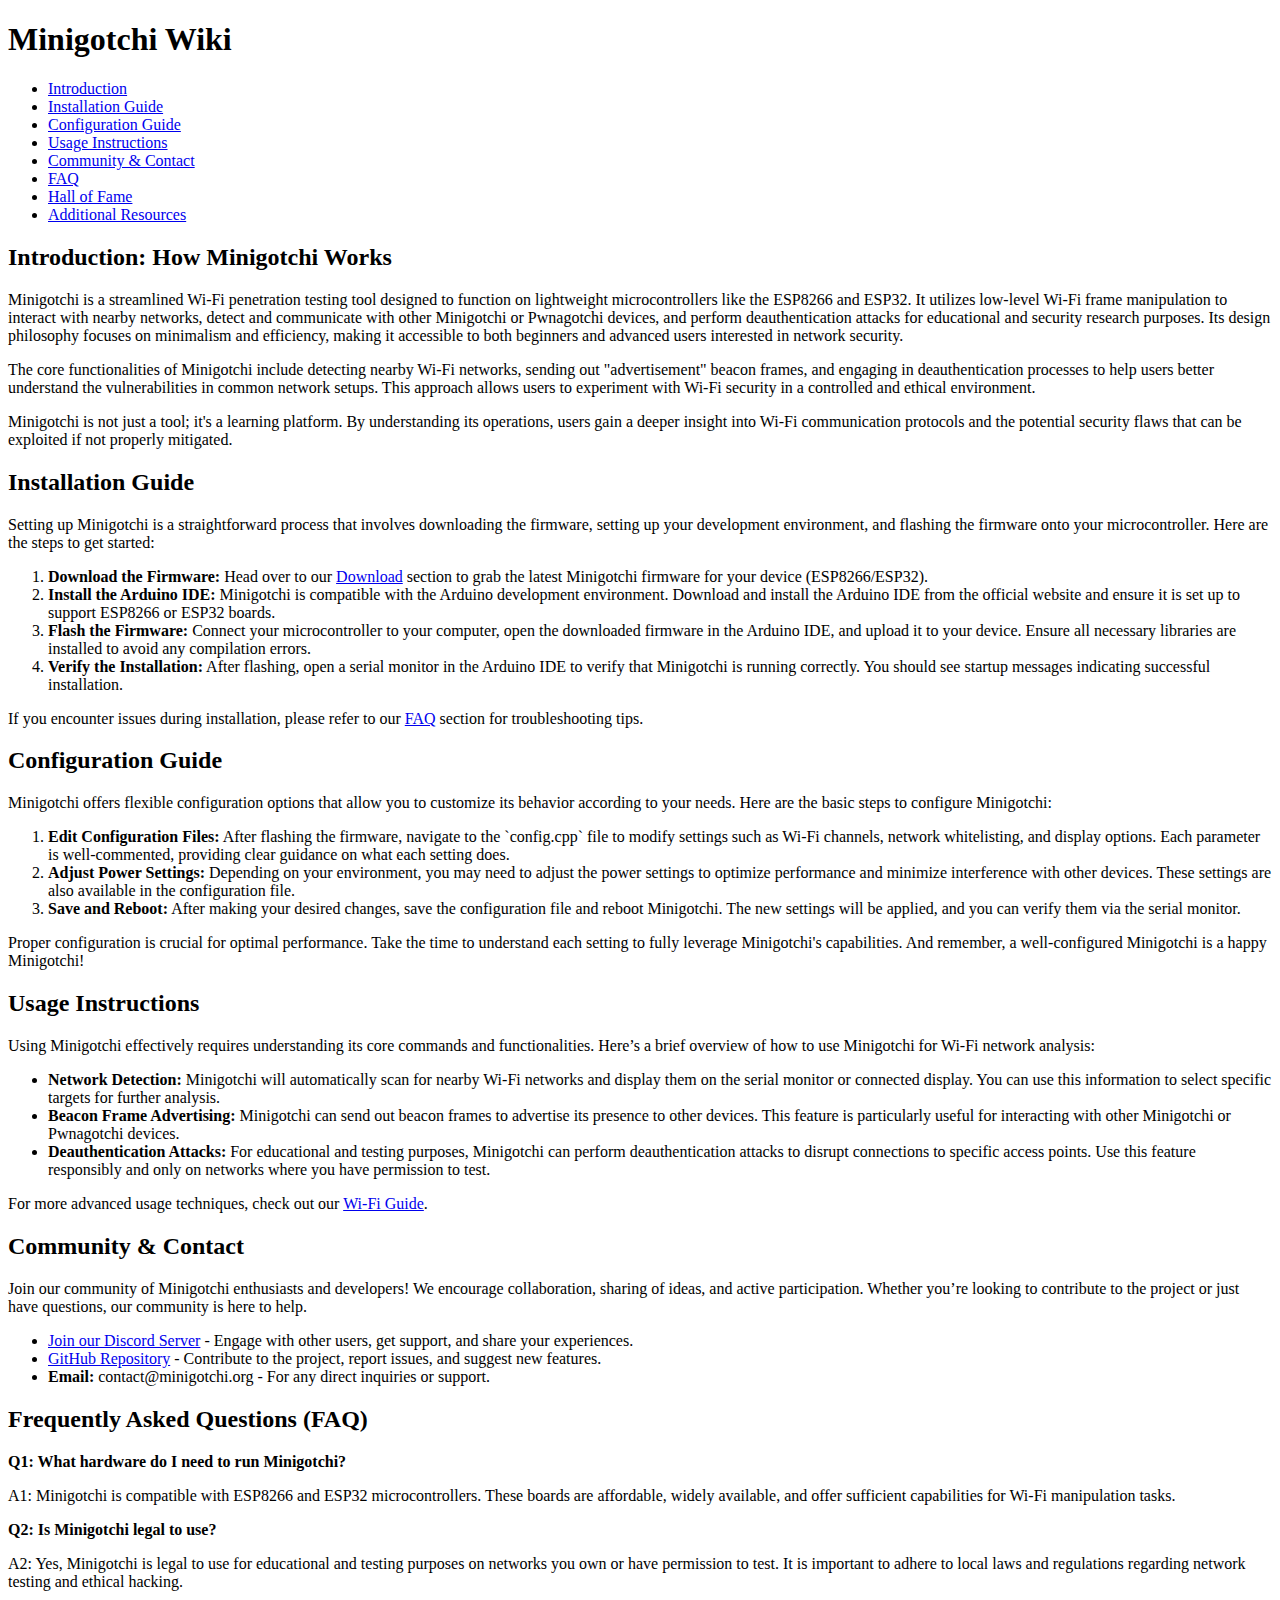
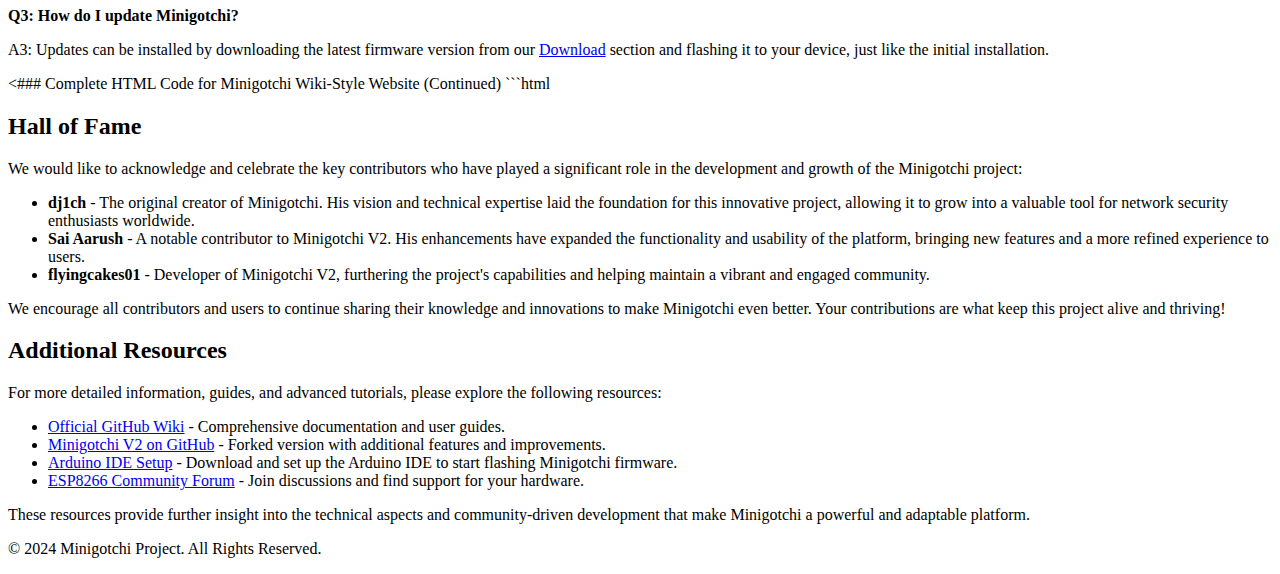
==== index.html @ 0446bca9 "Add files via upload" ====
<!DOCTYPE html>
<html lang="en">
<head>
    <meta charset="UTF-8">
    <meta name="viewport" content="width=device-width, initial-scale=1.0">
    <title>Minigotchi Wiki - Your Ultimate Wi-Fi Companion and Guide</title>
    <link rel="stylesheet" href="css/styles.css">
    <!-- Including Google Fonts -->
    <link href="https://fonts.googleapis.com/css2?family=Roboto:wght@400;500;700&display=swap" rel="stylesheet">
</head>
<body>
    <!-- Header Section -->
    <header>
        <div class="navbar">
            <div class="container">
                <h1>Minigotchi Wiki</h1>
                <nav>
                    <ul>
                        <li><a href="#introduction">Introduction</a></li>
                        <li><a href="#installation">Installation Guide</a></li>
                        <li><a href="#configuration">Configuration Guide</a></li>
                        <li><a href="#usage">Usage Instructions</a></li>
                        <li><a href="#community">Community & Contact</a></li>
                        <li><a href="#faq">FAQ</a></li>
                        <li><a href="#hall-of-fame">Hall of Fame</a></li>
                        <li><a href="#resources">Additional Resources</a></li>
                    </ul>
                </nav>
            </div>
        </div>
    </header>

    <!-- Introduction Section -->
    <section id="introduction" class="section">
        <div class="container">
            <h2>Introduction: How Minigotchi Works</h2>
            <p>Minigotchi is a streamlined Wi-Fi penetration testing tool designed to function on lightweight microcontrollers like the ESP8266 and ESP32. It utilizes low-level Wi-Fi frame manipulation to interact with nearby networks, detect and communicate with other Minigotchi or Pwnagotchi devices, and perform deauthentication attacks for educational and security research purposes. Its design philosophy focuses on minimalism and efficiency, making it accessible to both beginners and advanced users interested in network security.</p>
            <p>The core functionalities of Minigotchi include detecting nearby Wi-Fi networks, sending out "advertisement" beacon frames, and engaging in deauthentication processes to help users better understand the vulnerabilities in common network setups. This approach allows users to experiment with Wi-Fi security in a controlled and ethical environment.</p>
            <p>Minigotchi is not just a tool; it's a learning platform. By understanding its operations, users gain a deeper insight into Wi-Fi communication protocols and the potential security flaws that can be exploited if not properly mitigated.</p>
        </div>
    </section>

    <!-- Installation Guide Section -->
    <section id="installation" class="section">
        <div class="container">
            <h2>Installation Guide</h2>
            <p>Setting up Minigotchi is a straightforward process that involves downloading the firmware, setting up your development environment, and flashing the firmware onto your microcontroller. Here are the steps to get started:</p>
            <ol>
                <li><strong>Download the Firmware:</strong> Head over to our <a href="#download">Download</a> section to grab the latest Minigotchi firmware for your device (ESP8266/ESP32).</li>
                <li><strong>Install the Arduino IDE:</strong> Minigotchi is compatible with the Arduino development environment. Download and install the Arduino IDE from the official website and ensure it is set up to support ESP8266 or ESP32 boards.</li>
                <li><strong>Flash the Firmware:</strong> Connect your microcontroller to your computer, open the downloaded firmware in the Arduino IDE, and upload it to your device. Ensure all necessary libraries are installed to avoid any compilation errors.</li>
                <li><strong>Verify the Installation:</strong> After flashing, open a serial monitor in the Arduino IDE to verify that Minigotchi is running correctly. You should see startup messages indicating successful installation.</li>
            </ol>
            <p>If you encounter issues during installation, please refer to our <a href="#faq">FAQ</a> section for troubleshooting tips.</p>
        </div>
    </section>

    <!-- Configuration Guide Section -->
    <section id="configuration" class="section">
        <div class="container">
            <h2>Configuration Guide</h2>
            <p>Minigotchi offers flexible configuration options that allow you to customize its behavior according to your needs. Here are the basic steps to configure Minigotchi:</p>
            <ol>
                <li><strong>Edit Configuration Files:</strong> After flashing the firmware, navigate to the `config.cpp` file to modify settings such as Wi-Fi channels, network whitelisting, and display options. Each parameter is well-commented, providing clear guidance on what each setting does.</li>
                <li><strong>Adjust Power Settings:</strong> Depending on your environment, you may need to adjust the power settings to optimize performance and minimize interference with other devices. These settings are also available in the configuration file.</li>
                <li><strong>Save and Reboot:</strong> After making your desired changes, save the configuration file and reboot Minigotchi. The new settings will be applied, and you can verify them via the serial monitor.</li>
            </ol>
            <p>Proper configuration is crucial for optimal performance. Take the time to understand each setting to fully leverage Minigotchi's capabilities. And remember, a well-configured Minigotchi is a happy Minigotchi!</p>
        </div>
    </section>

    <!-- Usage Instructions Section -->
    <section id="usage" class="section">
        <div class="container">
            <h2>Usage Instructions</h2>
            <p>Using Minigotchi effectively requires understanding its core commands and functionalities. Here’s a brief overview of how to use Minigotchi for Wi-Fi network analysis:</p>
            <ul>
                <li><strong>Network Detection:</strong> Minigotchi will automatically scan for nearby Wi-Fi networks and display them on the serial monitor or connected display. You can use this information to select specific targets for further analysis.</li>
                <li><strong>Beacon Frame Advertising:</strong> Minigotchi can send out beacon frames to advertise its presence to other devices. This feature is particularly useful for interacting with other Minigotchi or Pwnagotchi devices.</li>
                <li><strong>Deauthentication Attacks:</strong> For educational and testing purposes, Minigotchi can perform deauthentication attacks to disrupt connections to specific access points. Use this feature responsibly and only on networks where you have permission to test.</li>
            </ul>
            <p>For more advanced usage techniques, check out our <a href="#wifi-guide">Wi-Fi Guide</a>.</p>
        </div>
    </section>

    <!-- Community & Contact Section -->
    <section id="community" class="section">
        <div class="container">
            <h2>Community & Contact</h2>
            <p>Join our community of Minigotchi enthusiasts and developers! We encourage collaboration, sharing of ideas, and active participation. Whether you’re looking to contribute to the project or just have questions, our community is here to help.</p>
            <ul>
                <li><a href="https://discord.gg/example" target="_blank">Join our Discord Server</a> - Engage with other users, get support, and share your experiences.</li>
                <li><a href="https://github.com/dj1ch/minigotchi" target="_blank">GitHub Repository</a> - Contribute to the project, report issues, and suggest new features.</li>
                <li><strong>Email:</strong> contact@minigotchi.org - For any direct inquiries or support.</li>
            </ul>
        </div>
    </section>

    <!-- FAQ Section -->
    <section id="faq" class="section">
        <div class="container">
            <h2>Frequently Asked Questions (FAQ)</h2>
            <p><strong>Q1: What hardware do I need to run Minigotchi?</strong></p>
            <p>A1: Minigotchi is compatible with ESP8266 and ESP32 microcontrollers. These boards are affordable, widely available, and offer sufficient capabilities for Wi-Fi manipulation tasks.</p>
            <p><strong>Q2: Is Minigotchi legal to use?</strong></p>
            <p>A2: Yes, Minigotchi is legal to use for educational and testing purposes on networks you own or have permission to test. It is important to adhere to local laws and regulations regarding network testing and ethical hacking.</p>
            <p><strong>Q3: How do I update Minigotchi?</strong></p>
            <p>A3: Updates can be installed by downloading the latest firmware version from our <a href="#download">Download</a> section and flashing it to your device, just like the initial installation.</p>
        </div>
    </section>

    <!-- Hall of Fame Section -->
    <section id="hall-of-fame" class="section">
        <### Complete HTML Code for Minigotchi Wiki-Style Website (Continued)

```html
<!-- Hall of Fame Section -->
<section id="hall-of-fame" class="section">
    <div class="container">
        <h2>Hall of Fame</h2>
        <p>We would like to acknowledge and celebrate the key contributors who have played a significant role in the development and growth of the Minigotchi project:</p>
        <ul>
            <li><strong>dj1ch</strong> - The original creator of Minigotchi. His vision and technical expertise laid the foundation for this innovative project, allowing it to grow into a valuable tool for network security enthusiasts worldwide.</li>
            <li><strong>Sai Aarush</strong> - A notable contributor to Minigotchi V2. His enhancements have expanded the functionality and usability of the platform, bringing new features and a more refined experience to users.</li>
            <li><strong>flyingcakes01</strong> - Developer of Minigotchi V2, furthering the project's capabilities and helping maintain a vibrant and engaged community.</li>
        </ul>
        <p>We encourage all contributors and users to continue sharing their knowledge and innovations to make Minigotchi even better. Your contributions are what keep this project alive and thriving!</p>
    </div>
</section>

<!-- Additional Resources Section -->
<section id="resources" class="section">
    <div class="container">
        <h2>Additional Resources</h2>
        <p>For more detailed information, guides, and advanced tutorials, please explore the following resources:</p>
        <ul>
            <li><a href="https://github.com/dj1ch/minigotchi/wiki" target="_blank">Official GitHub Wiki</a> - Comprehensive documentation and user guides.</li>
            <li><a href="https://github.com/flyingcakes01/minigotchi-V2" target="_blank">Minigotchi V2 on GitHub</a> - Forked version with additional features and improvements.</li>
            <li><a href="https://arduino.cc" target="_blank">Arduino IDE Setup</a> - Download and set up the Arduino IDE to start flashing Minigotchi firmware.</li>
            <li><a href="https://esp8266.com" target="_blank">ESP8266 Community Forum</a> - Join discussions and find support for your hardware.</li>
        </ul>
        <p>These resources provide further insight into the technical aspects and community-driven development that make Minigotchi a powerful and adaptable platform.</p>
    </div>
</section>

<!-- Footer Section -->
<footer>
    <div class="container">
        <p>&copy; 2024 Minigotchi Project. All Rights Reserved.</p>
    </div>
</footer>
</body>
</html>
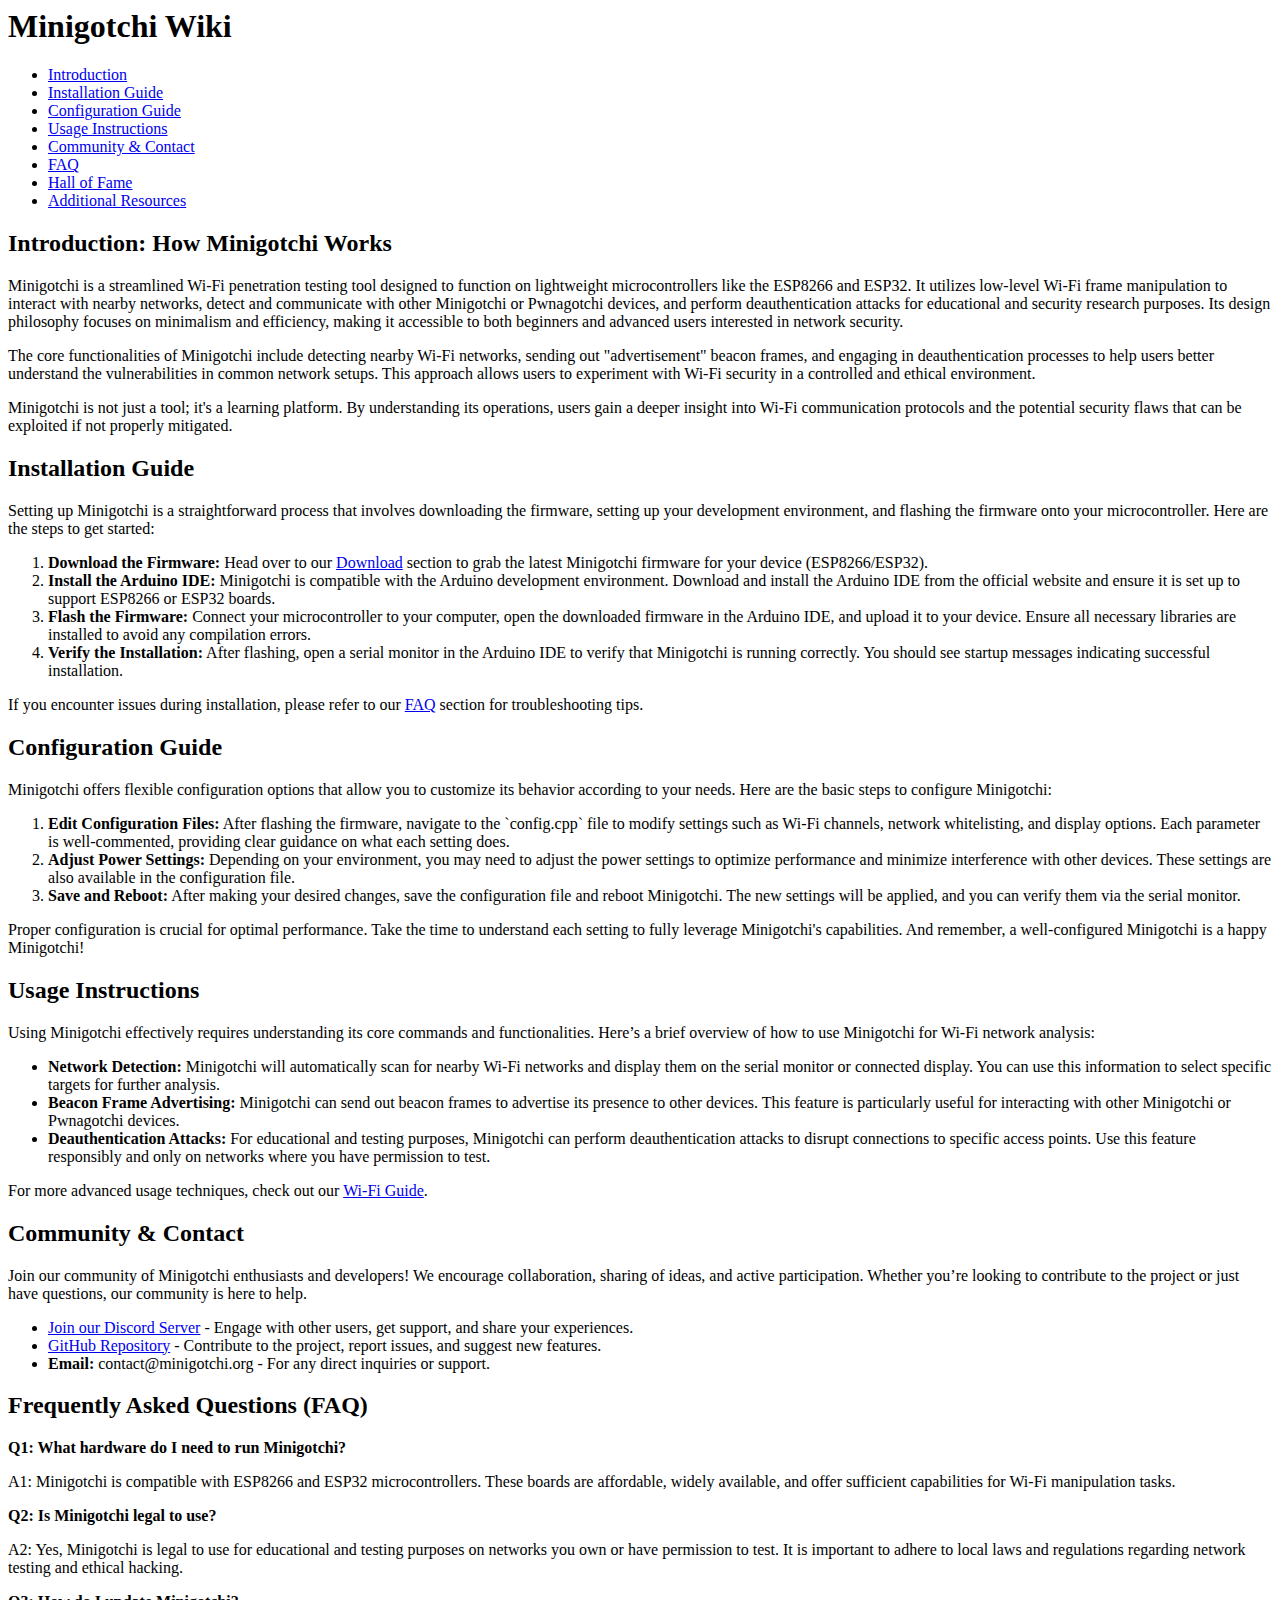
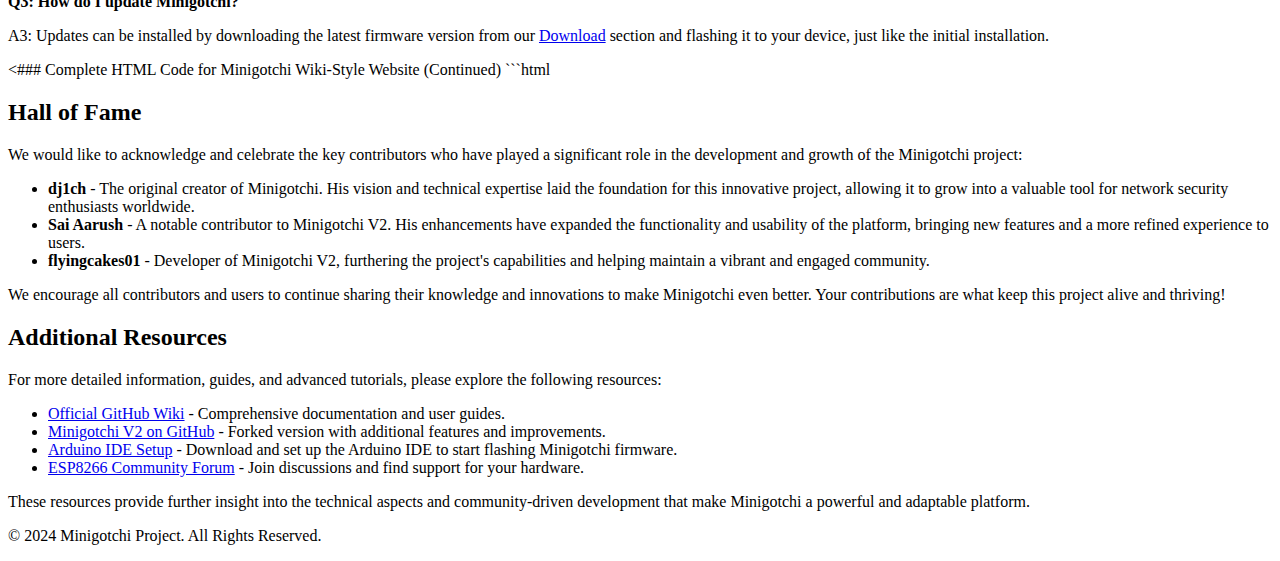
==== commit 97759260: "Update index.html" ====
--- a/index.html
+++ b/index.html
@@ -1,5 +1,3 @@
-<!DOCTYPE html>
-<html lang="en">
 <head>
     <meta charset="UTF-8">
     <meta name="viewport" content="width=device-width, initial-scale=1.0">
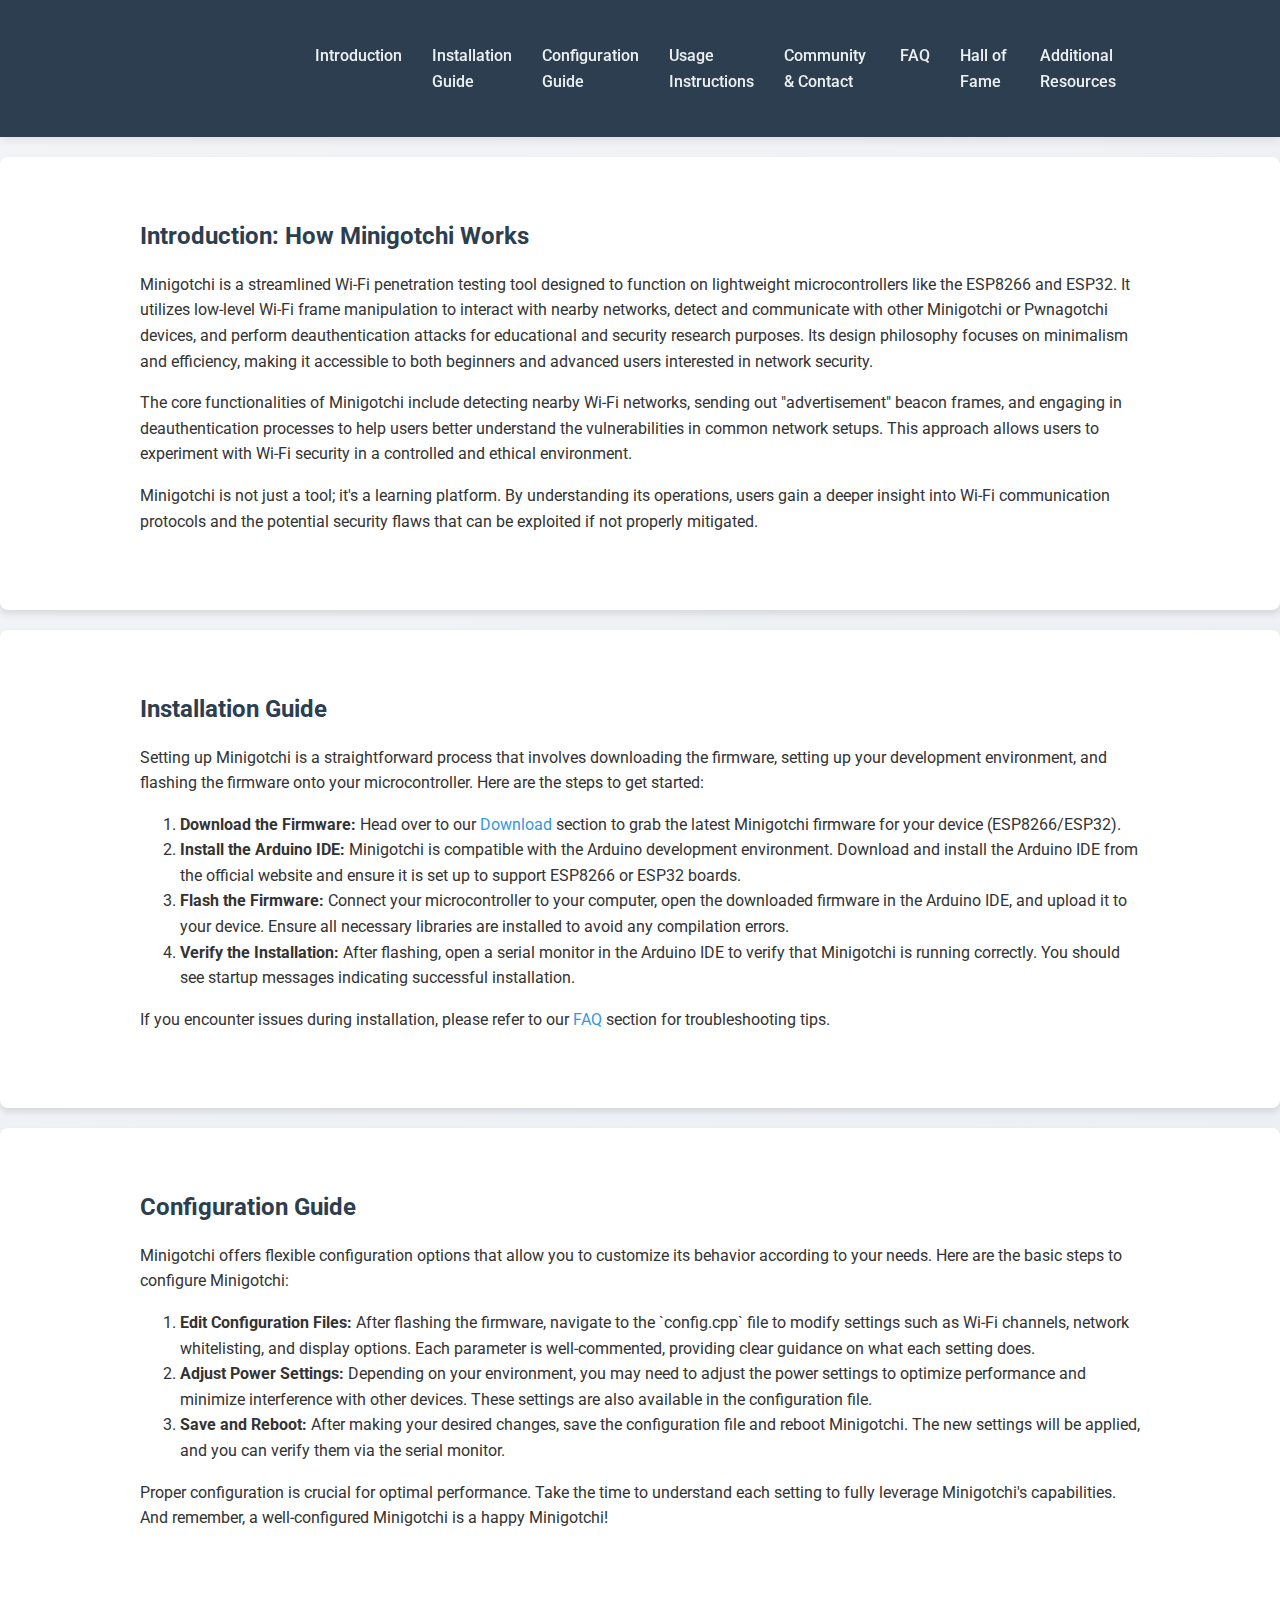
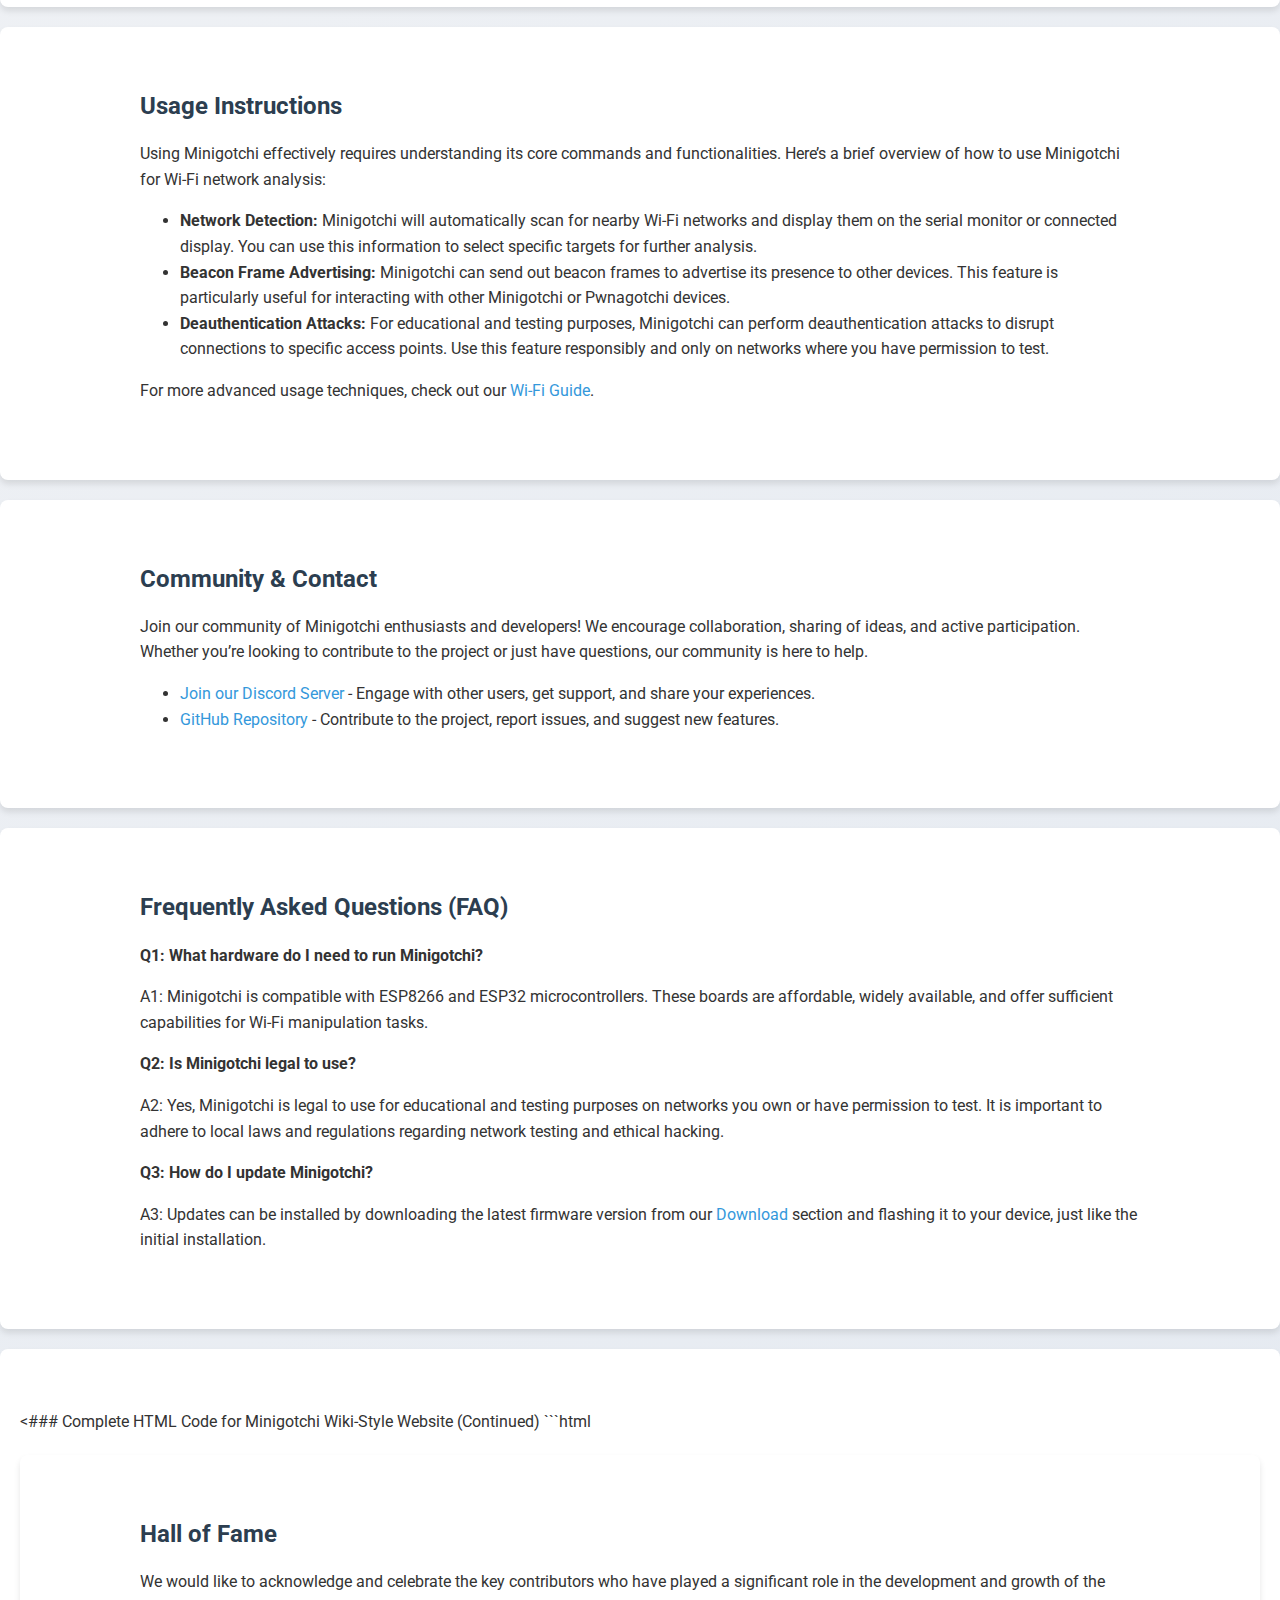
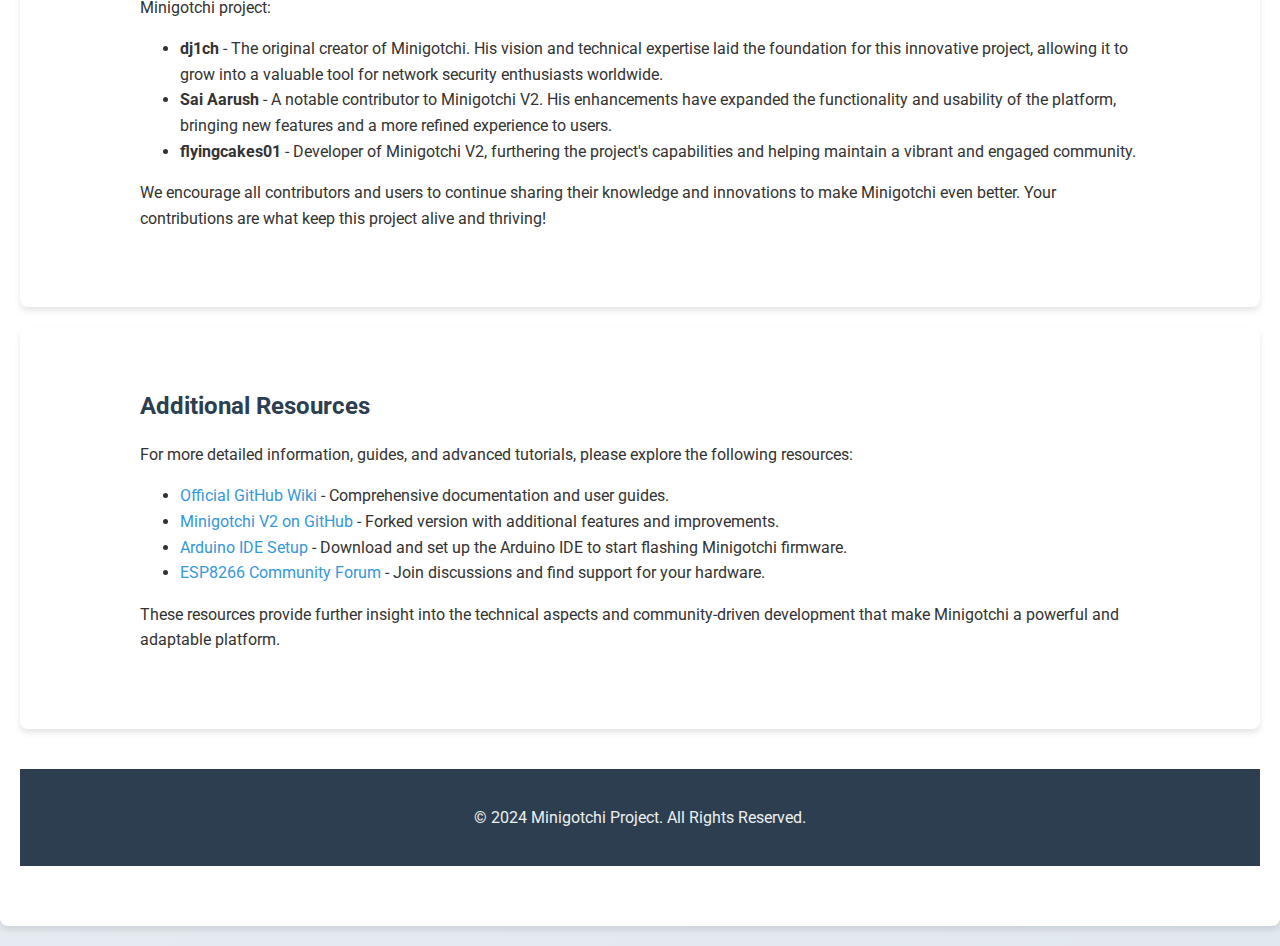
==== commit bb5b46fa: "Update index.html" ====
--- a/index.html
+++ b/index.html
@@ -87,9 +87,8 @@
             <h2>Community & Contact</h2>
             <p>Join our community of Minigotchi enthusiasts and developers! We encourage collaboration, sharing of ideas, and active participation. Whether you’re looking to contribute to the project or just have questions, our community is here to help.</p>
             <ul>
-                <li><a href="https://discord.gg/example" target="_blank">Join our Discord Server</a> - Engage with other users, get support, and share your experiences.</li>
+                <li><a href="notuptodaysorry.html" target="_blank">Join our Discord Server</a> - Engage with other users, get support, and share your experiences.</li>
                 <li><a href="https://github.com/dj1ch/minigotchi" target="_blank">GitHub Repository</a> - Contribute to the project, report issues, and suggest new features.</li>
-                <li><strong>Email:</strong> contact@minigotchi.org - For any direct inquiries or support.</li>
             </ul>
         </div>
     </section>
--- a/css/styles.css
+++ b/css/styles.css
@@ -0,0 +1,119 @@
+/* Improved Styles for Minigotchi Wiki */
+
+/* General Reset and Styling */
+body {
+    font-family: 'Roboto', sans-serif;
+    margin: 0;
+    padding: 0;
+    background: linear-gradient(135deg, #f3f4f6, #e2e8f0);
+    color: #333;
+    line-height: 1.6;
+}
+
+h1, h2, h3, h4, h5, h6 {
+    margin: 0 0 15px;
+    color: #2c3e50;
+}
+
+/* Navbar */
+.navbar {
+    background: #2c3e50;
+    padding: 10px 0;
+    position: sticky;
+    top: 0;
+    width: 100%;
+    z-index: 1000;
+    box-shadow: 0 2px 10px rgba(0, 0, 0, 0.1);
+}
+
+.navbar .container {
+    display: flex;
+    justify-content: space-between;
+    align-items: center;
+}
+
+.navbar ul {
+    list-style: none;
+    margin: 0;
+    padding: 0;
+    display: flex;
+}
+
+.navbar ul li {
+    margin: 0 15px;
+}
+
+.navbar ul li a {
+    color: #ecf0f1;
+    text-decoration: none;
+    font-weight: 500;
+    transition: color 0.3s ease;
+}
+
+.navbar ul li a:hover {
+    color: #1abc9c;
+}
+
+/* Section Styling */
+.section {
+    padding: 60px 20px;
+    margin: 20px auto;
+    background: #fff;
+    border-radius: 8px;
+    box-shadow: 0 4px 6px rgba(0, 0, 0, 0.1);
+}
+
+.container {
+    max-width: 1000px;
+    margin: 0 auto;
+    padding: 0 20px;
+}
+
+/* Buttons and Links */
+a {
+    color: #3498db;
+    text-decoration: none;
+    transition: color 0.3s ease;
+}
+
+a:hover {
+    color: #1abc9c;
+}
+
+button {
+    background-color: #3498db;
+    border: none;
+    color: #fff;
+    padding: 10px 20px;
+    border-radius: 4px;
+    cursor: pointer;
+    transition: background-color 0.3s ease;
+}
+
+button:hover {
+    background-color: #1abc9c;
+}
+
+/* Footer */
+footer {
+    background: #2c3e50;
+    color: #ecf0f1;
+    text-align: center;
+    padding: 20px 0;
+    margin-top: 40px;
+}
+
+/* Responsive Design */
+@media (max-width: 768px) {
+    .navbar ul {
+        flex-direction: column;
+    }
+
+    .navbar ul li {
+        margin: 10px 0;
+    }
+
+    .container {
+        padding: 0 10px;
+    }
+}
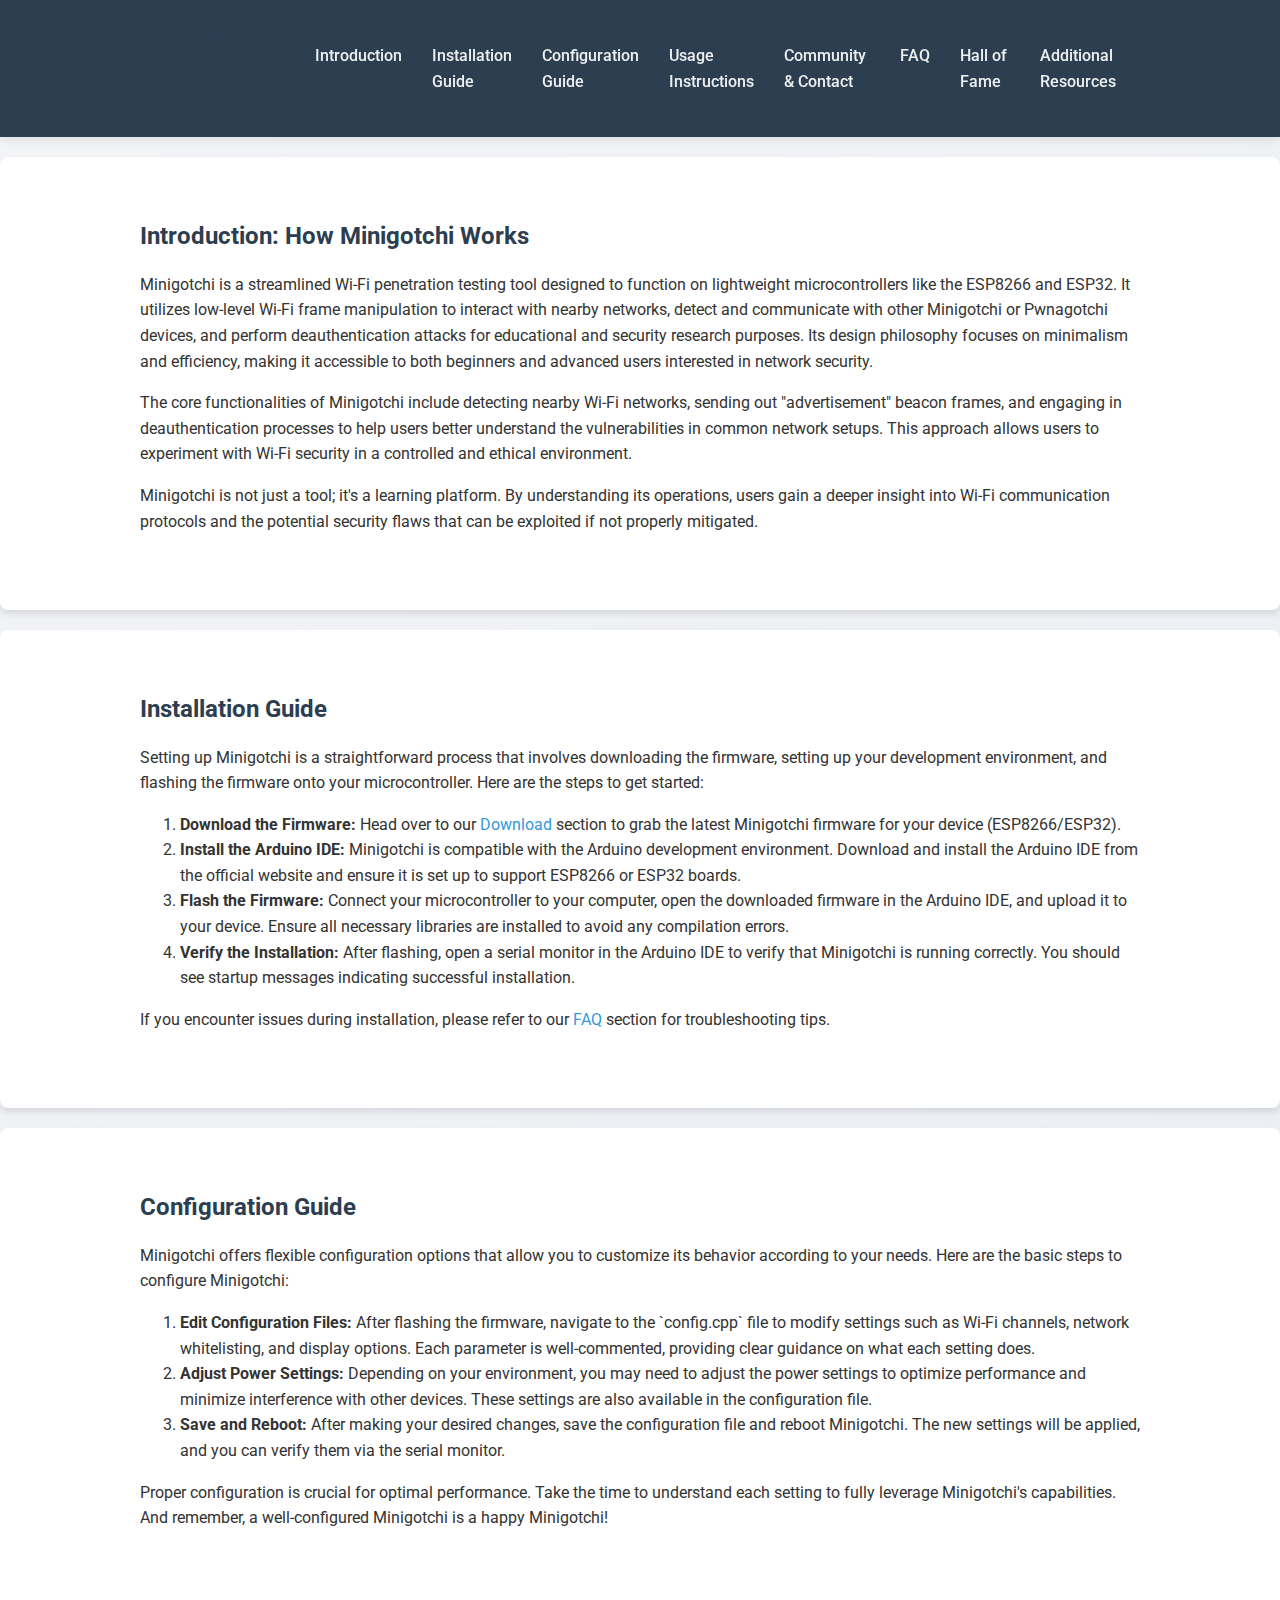
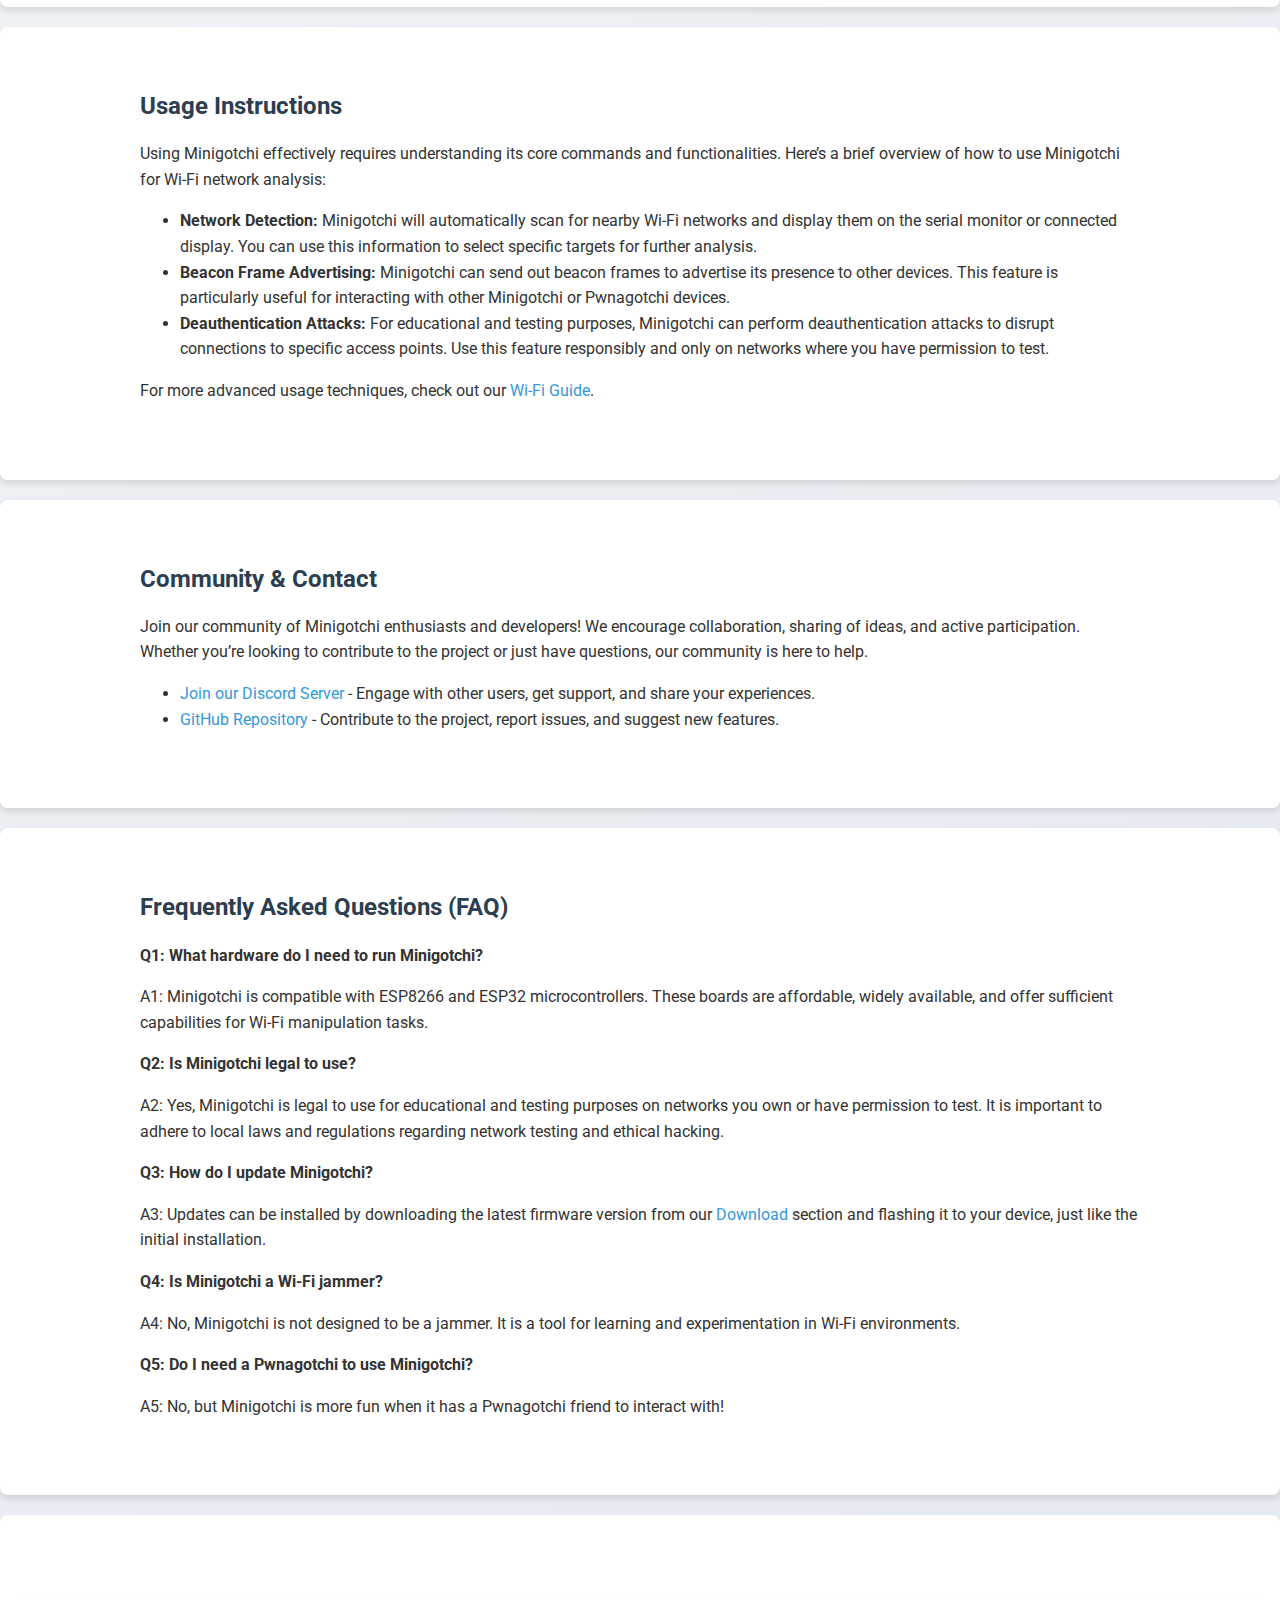
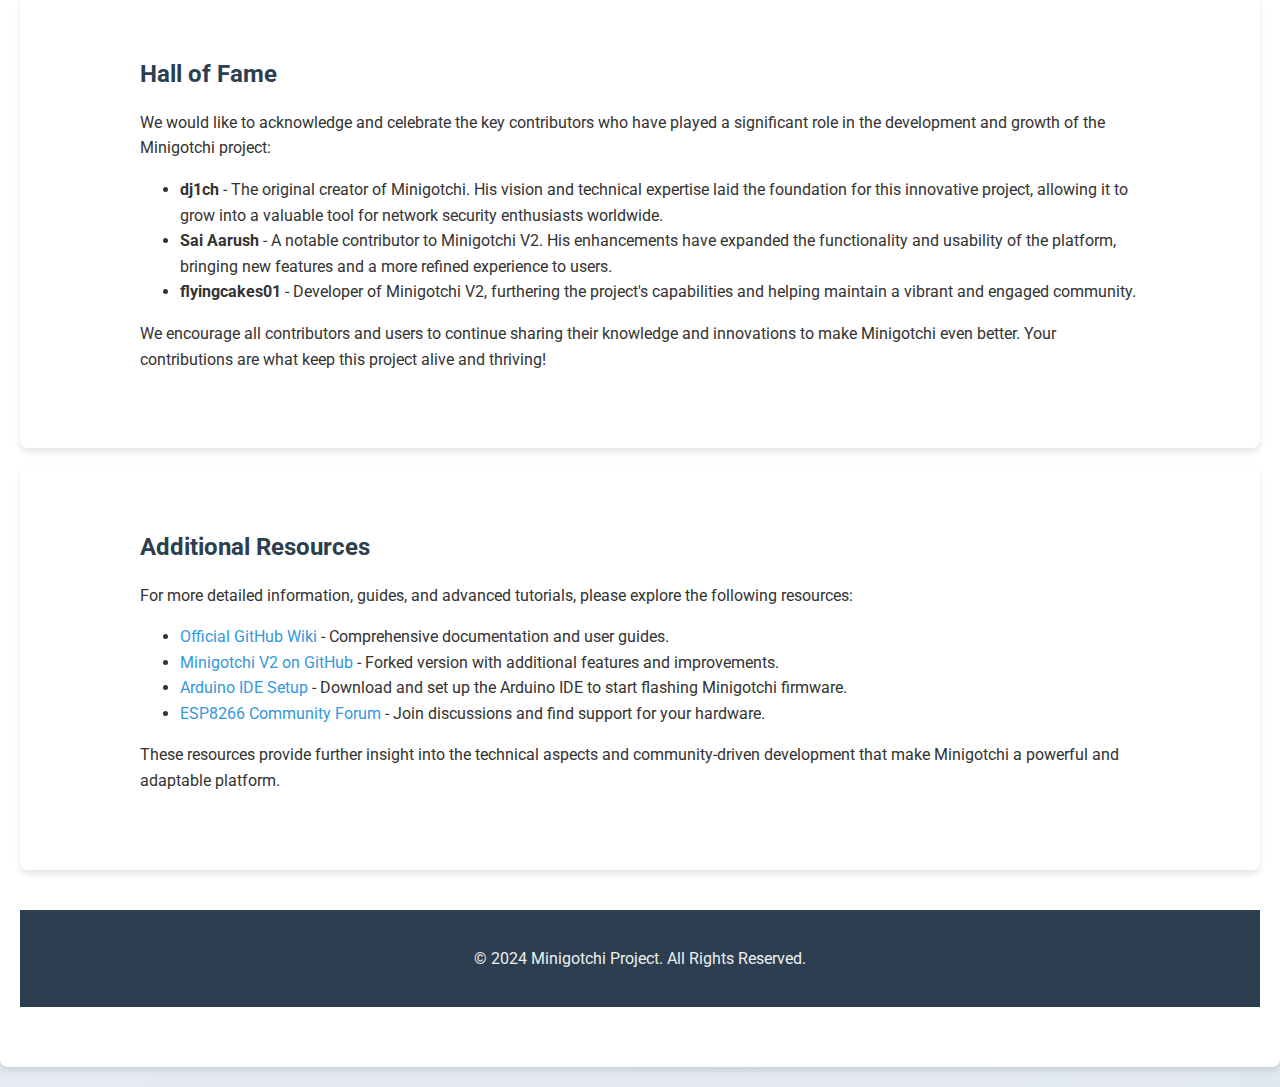
==== commit 6f39b681: "Update index.html" ====
--- a/index.html
+++ b/index.html
@@ -93,24 +93,33 @@
         </div>
     </section>
 
-    <!-- FAQ Section -->
-    <section id="faq" class="section">
-        <div class="container">
-            <h2>Frequently Asked Questions (FAQ)</h2>
-            <p><strong>Q1: What hardware do I need to run Minigotchi?</strong></p>
-            <p>A1: Minigotchi is compatible with ESP8266 and ESP32 microcontrollers. These boards are affordable, widely available, and offer sufficient capabilities for Wi-Fi manipulation tasks.</p>
-            <p><strong>Q2: Is Minigotchi legal to use?</strong></p>
-            <p>A2: Yes, Minigotchi is legal to use for educational and testing purposes on networks you own or have permission to test. It is important to adhere to local laws and regulations regarding network testing and ethical hacking.</p>
-            <p><strong>Q3: How do I update Minigotchi?</strong></p>
-            <p>A3: Updates can be installed by downloading the latest firmware version from our <a href="#download">Download</a> section and flashing it to your device, just like the initial installation.</p>
-        </div>
-    </section>
+   <!-- FAQ Section -->
+<section id="faq" class="section">
+    <div class="container">
+        <h2>Frequently Asked Questions (FAQ)</h2>
+        
+        <p><strong>Q1: What hardware do I need to run Minigotchi?</strong></p>
+        <p>A1: Minigotchi is compatible with ESP8266 and ESP32 microcontrollers. These boards are affordable, widely available, and offer sufficient capabilities for Wi-Fi manipulation tasks.</p>
+        
+        <p><strong>Q2: Is Minigotchi legal to use?</strong></p>
+        <p>A2: Yes, Minigotchi is legal to use for educational and testing purposes on networks you own or have permission to test. It is important to adhere to local laws and regulations regarding network testing and ethical hacking.</p>
+        
+        <p><strong>Q3: How do I update Minigotchi?</strong></p>
+        <p>A3: Updates can be installed by downloading the latest firmware version from our <a href="#download">Download</a> section and flashing it to your device, just like the initial installation.</p>
+        
+        <!-- New FAQ Items -->
+        <p><strong>Q4: Is Minigotchi a Wi-Fi jammer?</strong></p>
+        <p>A4: No, Minigotchi is not designed to be a jammer. It is a tool for learning and experimentation in Wi-Fi environments.</p>
+
+        <p><strong>Q5: Do I need a Pwnagotchi to use Minigotchi?</strong></p>
+        <p>A5: No, but Minigotchi is more fun when it has a Pwnagotchi friend to interact with!</p>
+    </div>
+</section>
+
 
     <!-- Hall of Fame Section -->
     <section id="hall-of-fame" class="section">
-        <### Complete HTML Code for Minigotchi Wiki-Style Website (Continued)
 
-```html
 <!-- Hall of Fame Section -->
 <section id="hall-of-fame" class="section">
     <div class="container">
